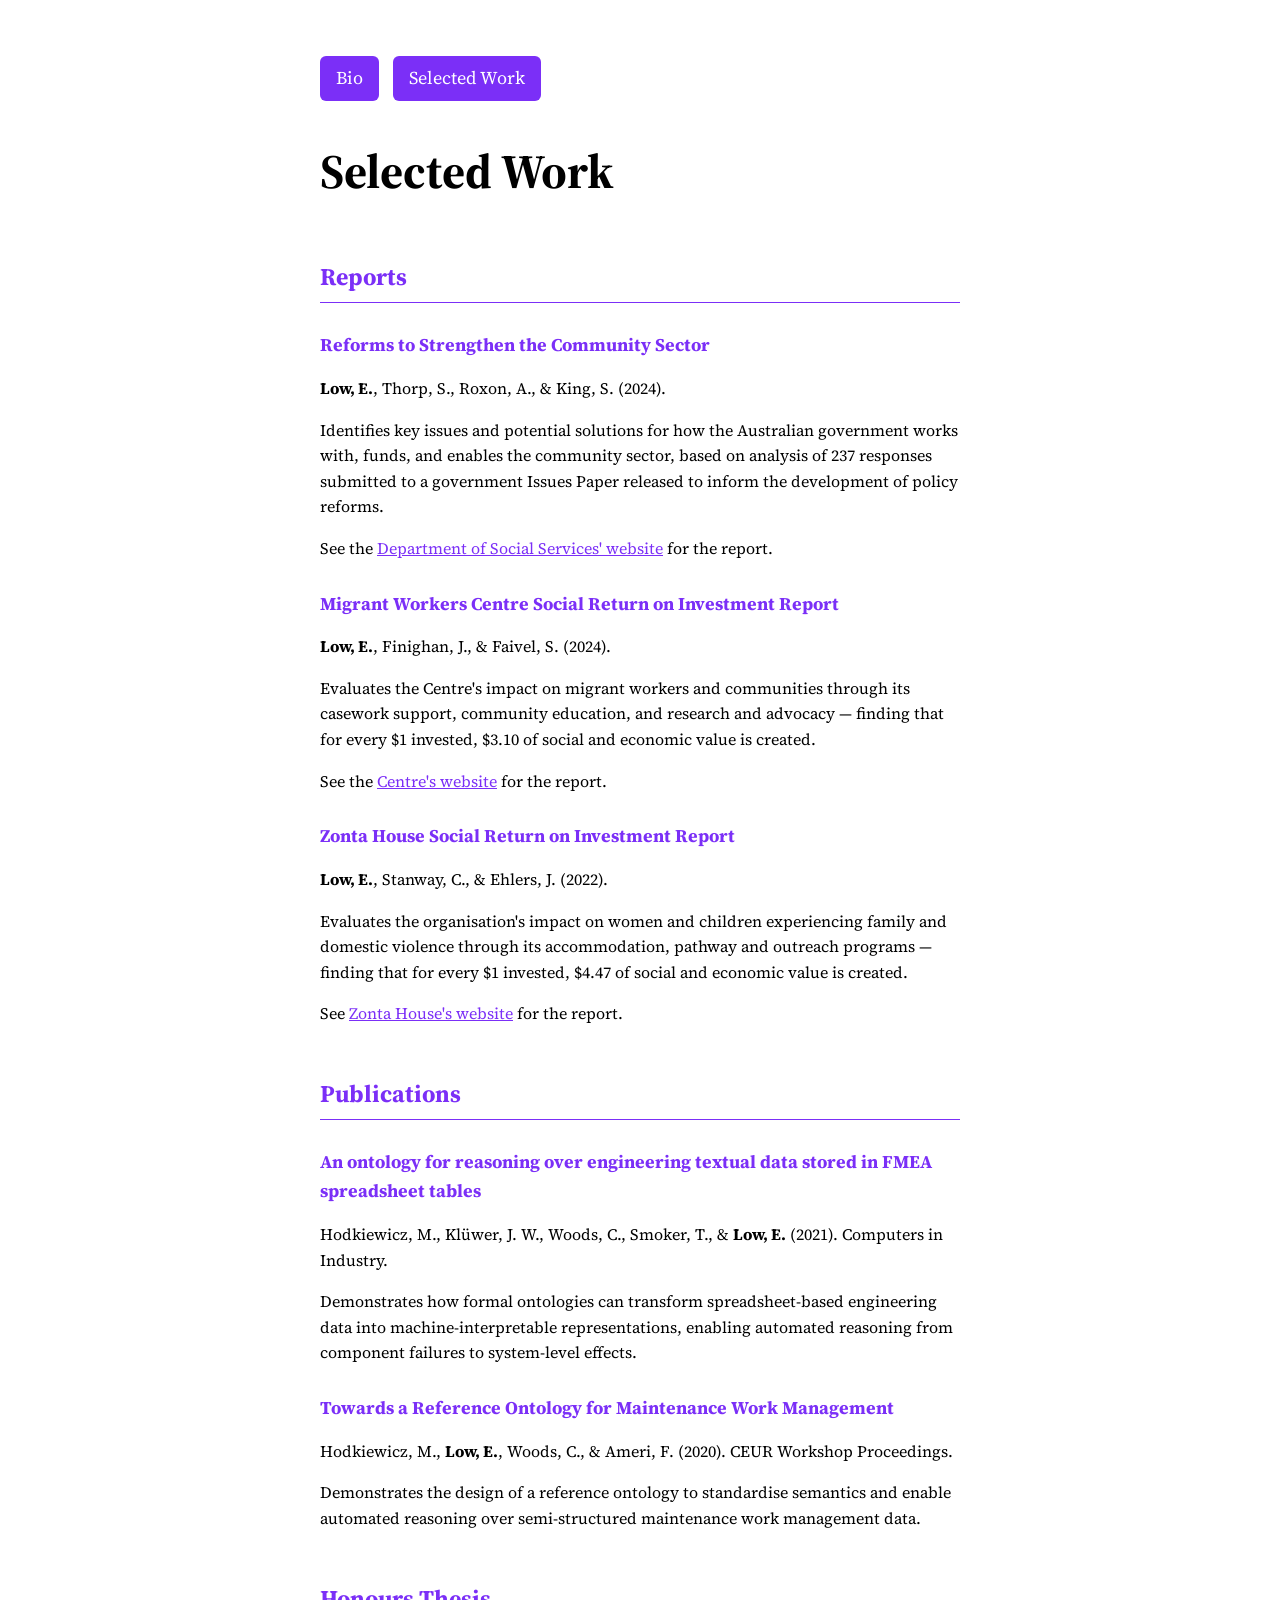
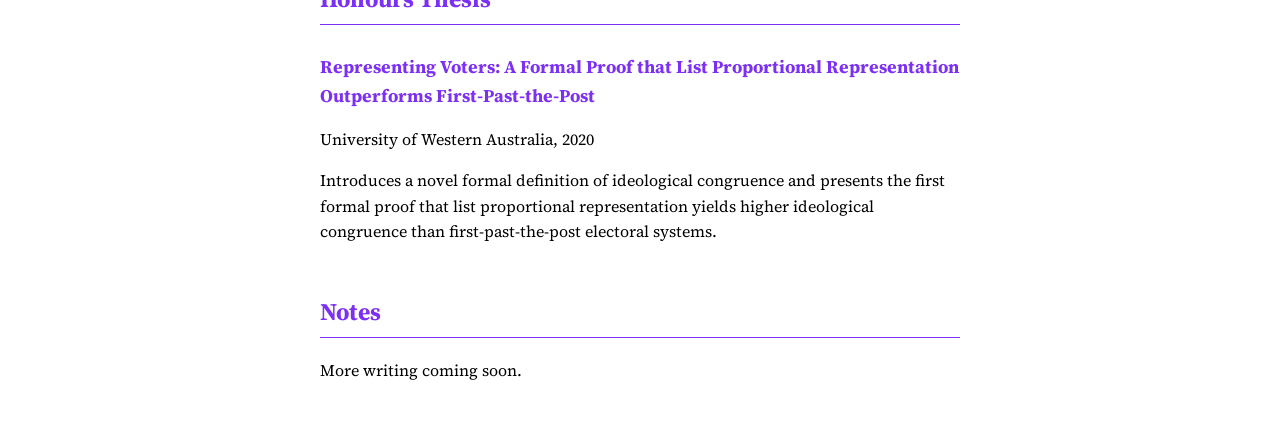
==== selectedwork.html @ 328b715d "Update selectedwork.html" ====
<!DOCTYPE html>
<html>
<head>
  <title>Selected Work — Emily Low</title>
  <link href="https://fonts.googleapis.com/css2?family=Source+Serif+4:wght@400;600&display=swap" rel="stylesheet">
  <link rel="stylesheet" href="style.css">
</head>
<body>
    <p>
  <a href="index.html" class="nav-box">Bio</a>
  <a href="selectedwork.html" class="nav-box">Selected Work</a>
</p>
  <h1>Selected Work</h1>

  <h2>Reports</h2>

  <h3>Reforms to Strengthen the Community Sector</h3>
  <p><strong>Low, E.</strong>, Thorp, S., Roxon, A., &amp; King, S. (2024).</p>
  <p>Identifies key issues and potential solutions for how the Australian government works with, funds, and enables the community sector, based on analysis of 237 responses submitted to a government Issues Paper released to inform the development of policy reforms.</p>
  <p>See the <a href="https://engage.dss.gov.au/wp-content/uploads/2024/05/summary-reportfinal23-april-2024.pdf" target="_blank" rel="noopener noreferrer">Department of Social Services' website</a> for the report.</p>

  <h3>Migrant Workers Centre Social Return on Investment Report</h3>
  <p><strong>Low, E.</strong>, Finighan, J., &amp; Faivel, S. (2024).</p>
  <p>Evaluates the Centre's impact on migrant workers and communities through its casework support, community education, and research and advocacy &mdash; finding that for every $1 invested, $3.10 of social and economic value is created.</p>
  <p>See the <a href="https://www.migrantworkers.org.au/sroi_report" target="_blank" rel="noopener noreferrer">Centre's website</a> for the report.</p>

  <h3>Zonta House Social Return on Investment Report</h3>
  <p><strong>Low, E.</strong>, Stanway, C., &amp; Ehlers, J. (2022).</p>
  <p>Evaluates the organisation's impact on women and children experiencing family and domestic violence through its accommodation, pathway and outreach programs &mdash; finding that for every $1 invested, $4.47 of social and economic value is created.</p>
  <p>See <a href="https://zontahouse.org.au/about/impact/" target="_blank" rel="noopener noreferrer">Zonta House's website</a> for the report.</p>

  <h2>Publications</h2>

  <h3>An ontology for reasoning over engineering textual data stored in FMEA spreadsheet tables</h3>
  <p>Hodkiewicz, M., Klüwer, J. W., Woods, C., Smoker, T., &amp; <strong>Low, E.</strong> (2021). Computers in Industry.</p>
  <p>Demonstrates how formal ontologies can transform spreadsheet-based engineering data into machine-interpretable representations, enabling automated reasoning from component failures to system-level effects.</p>

  <h3>Towards a Reference Ontology for Maintenance Work Management</h3>
  <p>Hodkiewicz, M., <strong>Low, E.</strong>, Woods, C., &amp; Ameri, F. (2020). CEUR Workshop Proceedings.</p>
  <p>Demonstrates the design of a reference ontology to standardise semantics and enable automated reasoning over semi-structured maintenance work management data.</p>

  <h2>Honours Thesis</h2>

  <h3 id="thesis">Representing Voters: A Formal Proof that List Proportional Representation Outperforms First-Past-the-Post</h3>
  <p>University of Western Australia, 2020</p>
  <p>Introduces a novel formal definition of ideological congruence and presents the first formal proof that list proportional representation yields higher ideological congruence than first-past-the-post electoral systems.</p>

  <h2>Notes</h2>
  <p>More writing coming soon.</p>

</body>
</html>
---- style.css ----
:root {
  --accent: #7B2FF7;
}

a {
  color: var(--accent);
}

a:hover {
  text-decoration: underline;
  opacity: 0.8;
}

body {
  max-width: 640px;
  margin: 0 auto;
  font-family: "Source Serif 4", serif;
  line-height: 1.6;
  padding: 40px 20px;
}

h2 {
  font-size: 24px;
  margin-top: 48px;
  border-bottom: 1px solid var(--accent);
  padding-bottom: 6px;
  color: var(--accent);
}

h3 {
  font-size: 18px;
  margin-top: 28px;
  margin-bottom: 4px;
  color: var(--accent);
}
.nav-box {
  display: inline-block;
  background-color: var(--accent);
  color: white;
  padding: 8px 16px;
  border-radius: 6px;
  text-decoration: none;
  font-size: 18px;
  margin-right: 10px;
}

h1 {
  font-size: 48px;
  font-weight: 700;
}
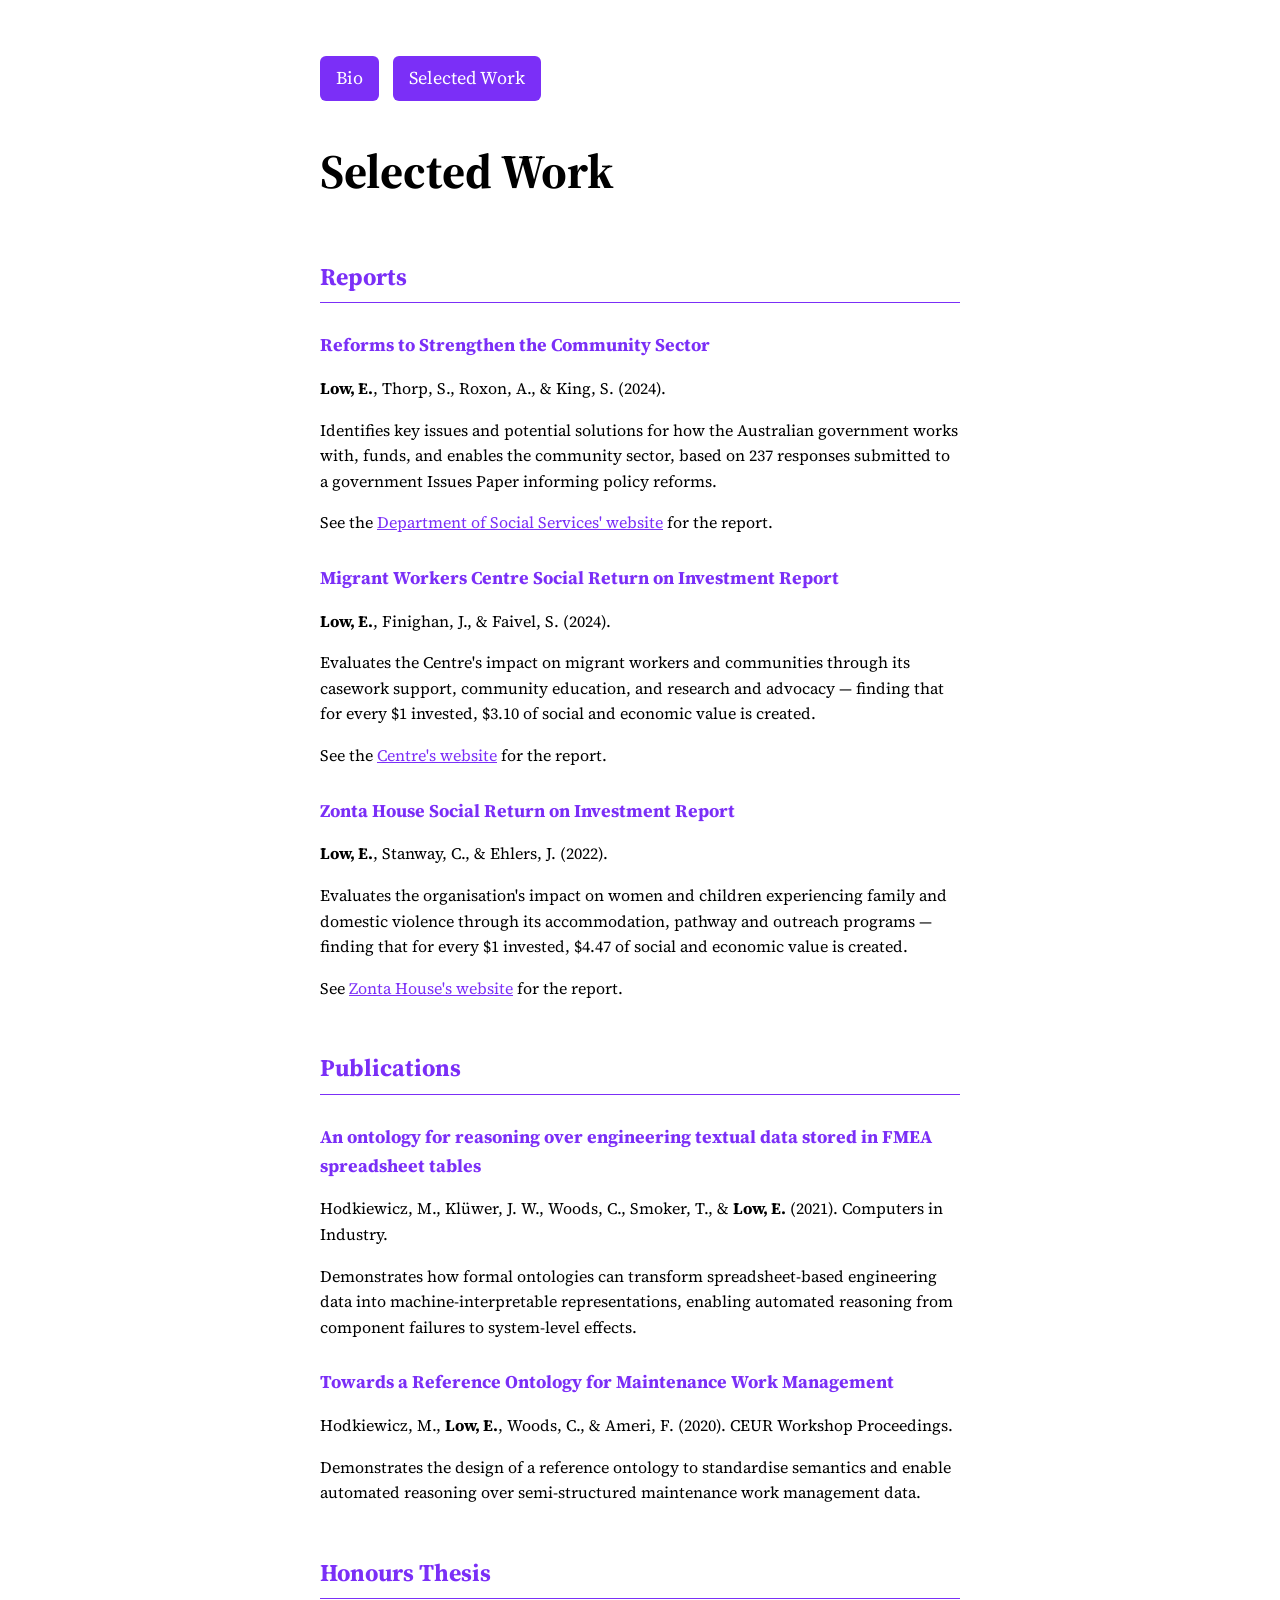
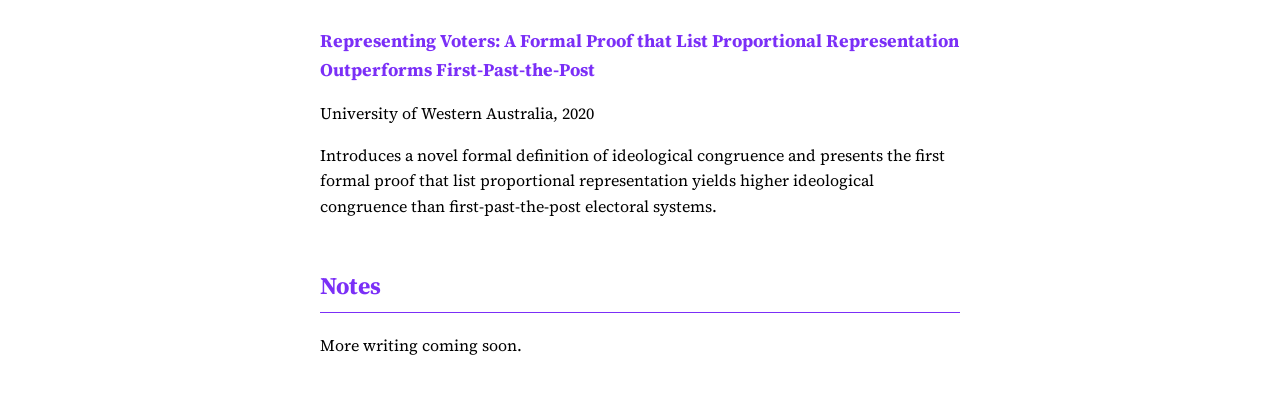
==== commit 77c87a5f: "Update selectedwork.html" ====
--- a/selectedwork.html
+++ b/selectedwork.html
@@ -16,7 +16,7 @@
 
   <h3>Reforms to Strengthen the Community Sector</h3>
   <p><strong>Low, E.</strong>, Thorp, S., Roxon, A., &amp; King, S. (2024).</p>
-  <p>Identifies key issues and potential solutions for how the Australian government works with, funds, and enables the community sector, based on analysis of 237 responses submitted to a government Issues Paper released to inform the development of policy reforms.</p>
+  <p>Identifies key issues and potential solutions for how the Australian government works with, funds, and enables the community sector, based on 237 responses submitted to a government Issues Paper informing policy reforms.</p>
   <p>See the <a href="https://engage.dss.gov.au/wp-content/uploads/2024/05/summary-reportfinal23-april-2024.pdf" target="_blank" rel="noopener noreferrer">Department of Social Services' website</a> for the report.</p>
 
   <h3>Migrant Workers Centre Social Return on Investment Report</h3>
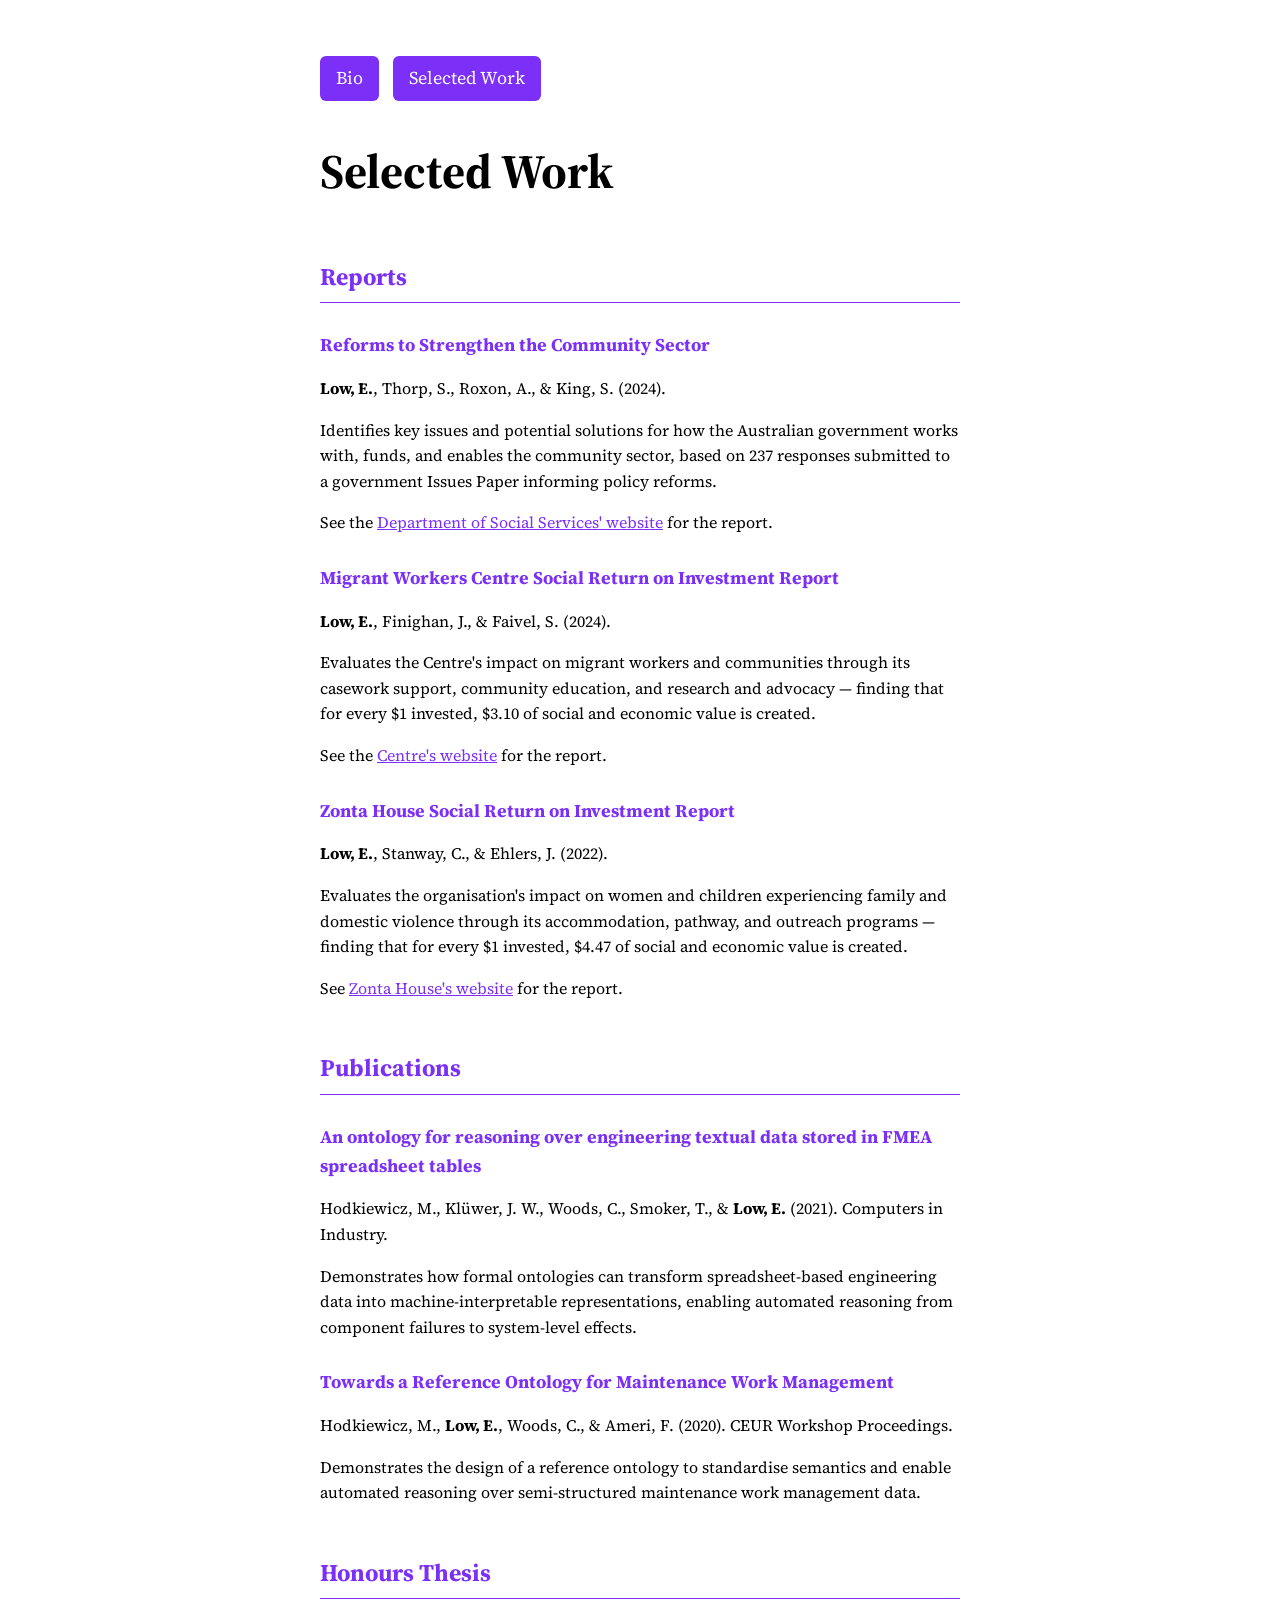
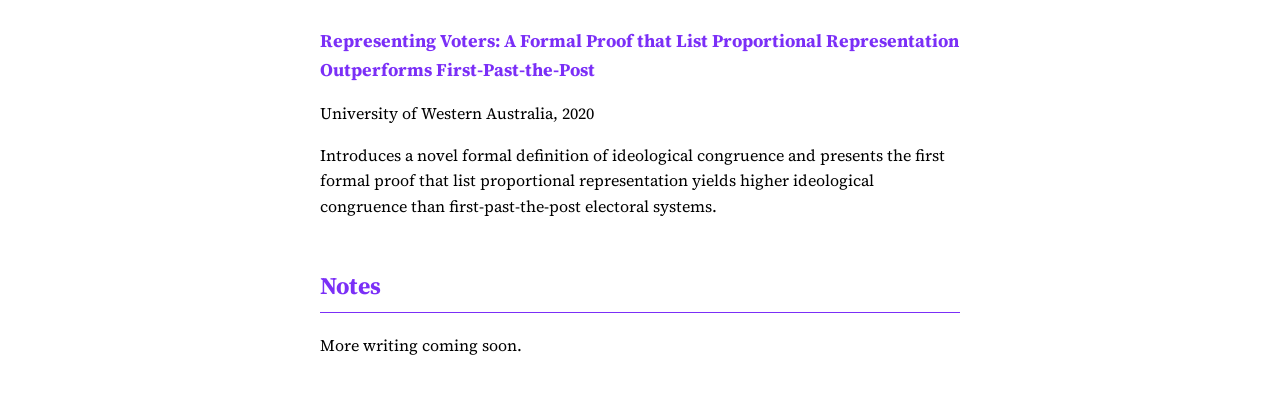
==== commit 12d11e09: "Update selectedwork.html" ====
--- a/selectedwork.html
+++ b/selectedwork.html
@@ -26,7 +26,7 @@
 
   <h3>Zonta House Social Return on Investment Report</h3>
   <p><strong>Low, E.</strong>, Stanway, C., &amp; Ehlers, J. (2022).</p>
-  <p>Evaluates the organisation's impact on women and children experiencing family and domestic violence through its accommodation, pathway and outreach programs &mdash; finding that for every $1 invested, $4.47 of social and economic value is created.</p>
+  <p>Evaluates the organisation's impact on women and children experiencing family and domestic violence through its accommodation, pathway, and outreach programs &mdash; finding that for every $1 invested, $4.47 of social and economic value is created.</p>
   <p>See <a href="https://zontahouse.org.au/about/impact/" target="_blank" rel="noopener noreferrer">Zonta House's website</a> for the report.</p>
 
   <h2>Publications</h2>
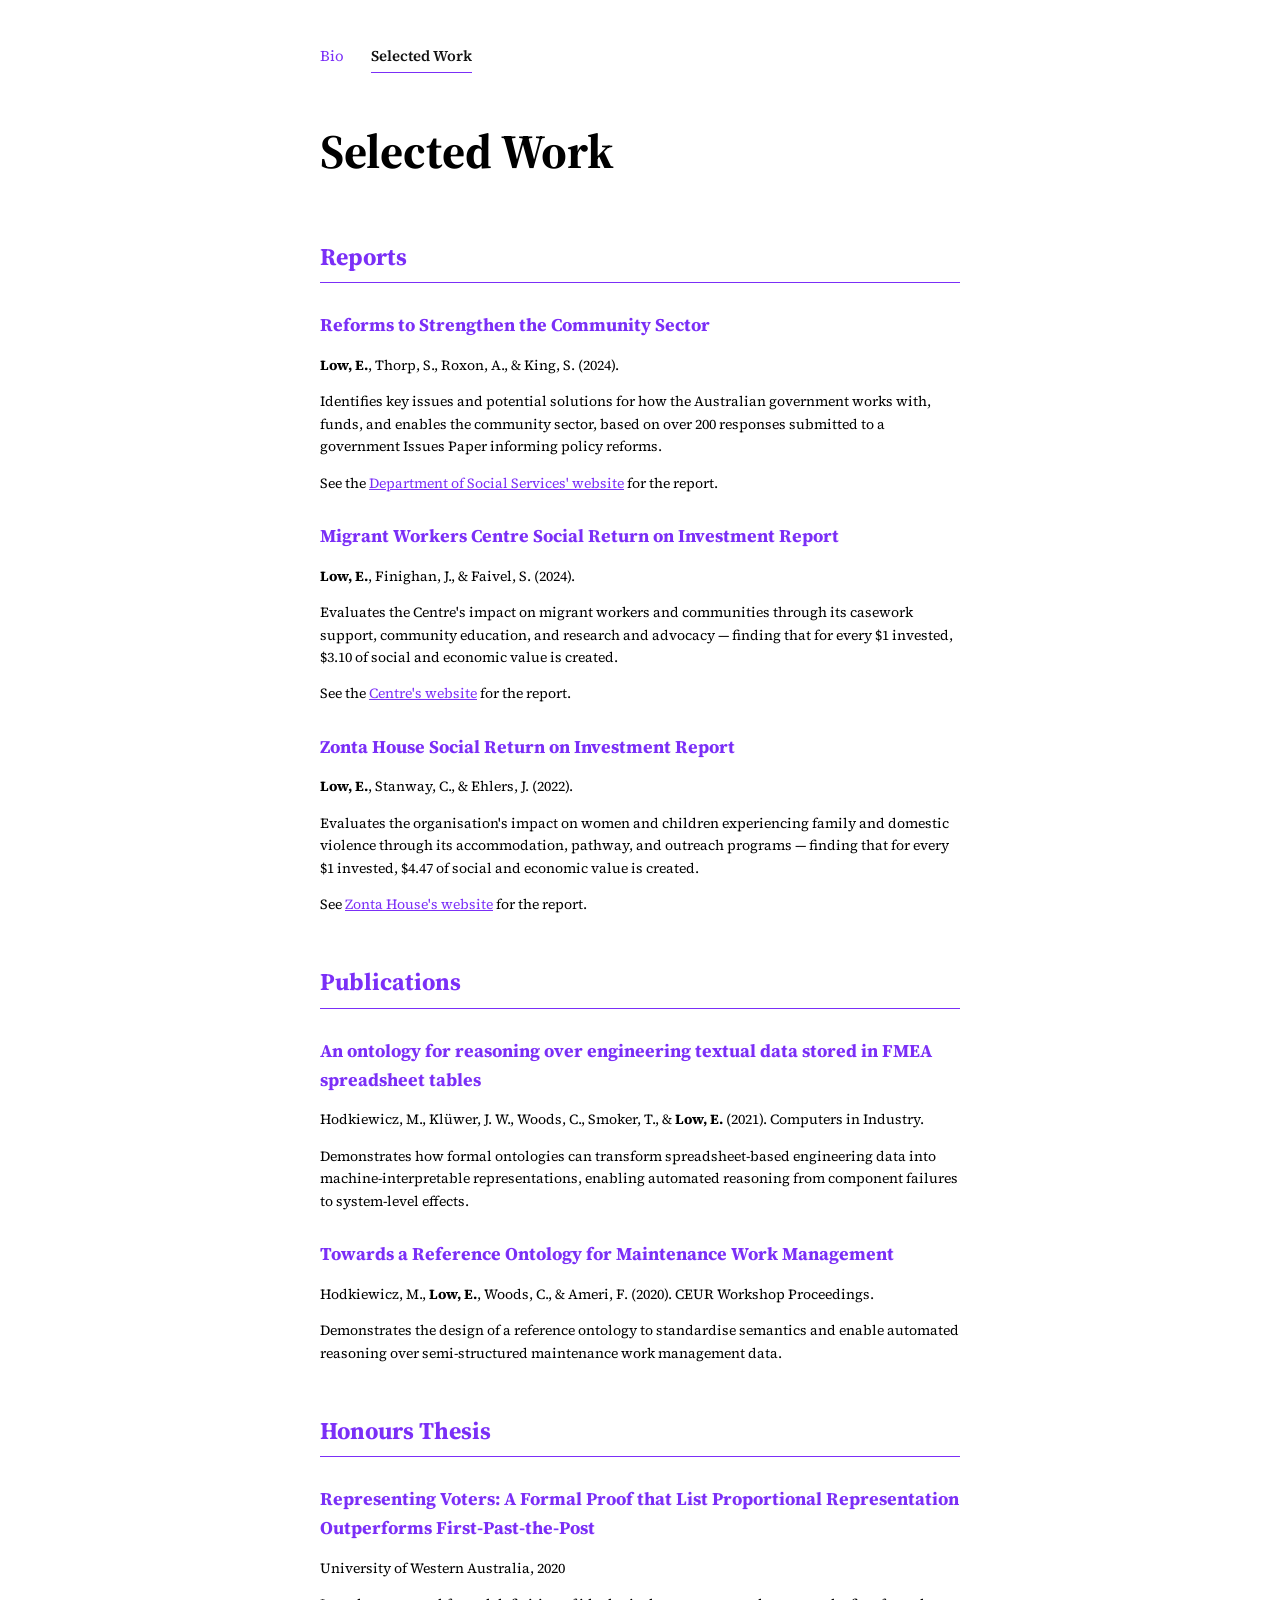
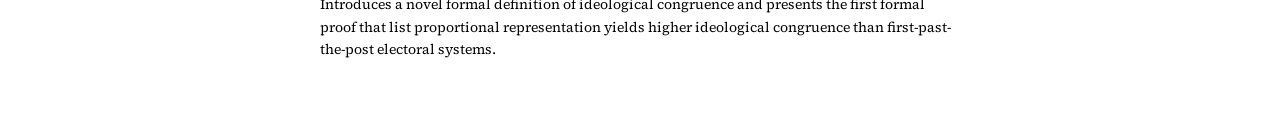
==== commit cea73515: "Initial commit" ====
--- a/selectedwork.html
+++ b/selectedwork.html
@@ -6,17 +6,17 @@
   <link rel="stylesheet" href="style.css">
 </head>
 <body>
-    <p>
+    <nav>
   <a href="index.html" class="nav-box">Bio</a>
-  <a href="selectedwork.html" class="nav-box">Selected Work</a>
-</p>
+  <a href="selectedwork.html" class="nav-box" aria-current="page">Selected Work</a>
+</nav>
   <h1>Selected Work</h1>
 
   <h2>Reports</h2>
 
   <h3>Reforms to Strengthen the Community Sector</h3>
   <p><strong>Low, E.</strong>, Thorp, S., Roxon, A., &amp; King, S. (2024).</p>
-  <p>Identifies key issues and potential solutions for how the Australian government works with, funds, and enables the community sector, based on 237 responses submitted to a government Issues Paper informing policy reforms.</p>
+  <p>Identifies key issues and potential solutions for how the Australian government works with, funds, and enables the community sector, based on over 200 responses submitted to a government Issues Paper informing policy reforms.</p>
   <p>See the <a href="https://engage.dss.gov.au/wp-content/uploads/2024/05/summary-reportfinal23-april-2024.pdf" target="_blank" rel="noopener noreferrer">Department of Social Services' website</a> for the report.</p>
 
   <h3>Migrant Workers Centre Social Return on Investment Report</h3>
@@ -45,8 +45,5 @@
   <p>University of Western Australia, 2020</p>
   <p>Introduces a novel formal definition of ideological congruence and presents the first formal proof that list proportional representation yields higher ideological congruence than first-past-the-post electoral systems.</p>
 
-  <h2>Notes</h2>
-  <p>More writing coming soon.</p>
-
 </body>
 </html>
--- a/style.css
+++ b/style.css
@@ -15,6 +15,7 @@
   max-width: 640px;
   margin: 0 auto;
   font-family: "Source Serif 4", serif;
+  font-size: 14px;
   line-height: 1.6;
   padding: 40px 20px;
 }
@@ -33,15 +34,30 @@
   margin-bottom: 4px;
   color: var(--accent);
 }
+nav {
+  margin-bottom: 40px;
+}
+
 .nav-box {
   display: inline-block;
-  background-color: var(--accent);
-  color: white;
-  padding: 8px 16px;
-  border-radius: 6px;
+  color: var(--accent);
+  font-size: 15px;
   text-decoration: none;
-  font-size: 18px;
-  margin-right: 10px;
+  padding: 4px 0;
+  margin-right: 24px;
+  border-bottom: 1.5px solid transparent;
+}
+
+.nav-box:hover {
+  border-bottom-color: var(--accent);
+  text-decoration: none;
+  opacity: 1;
+}
+
+.nav-box[aria-current="page"] {
+  color: #111;
+  font-weight: 600;
+  border-bottom-color: var(--accent);
 }
 
 h1 {
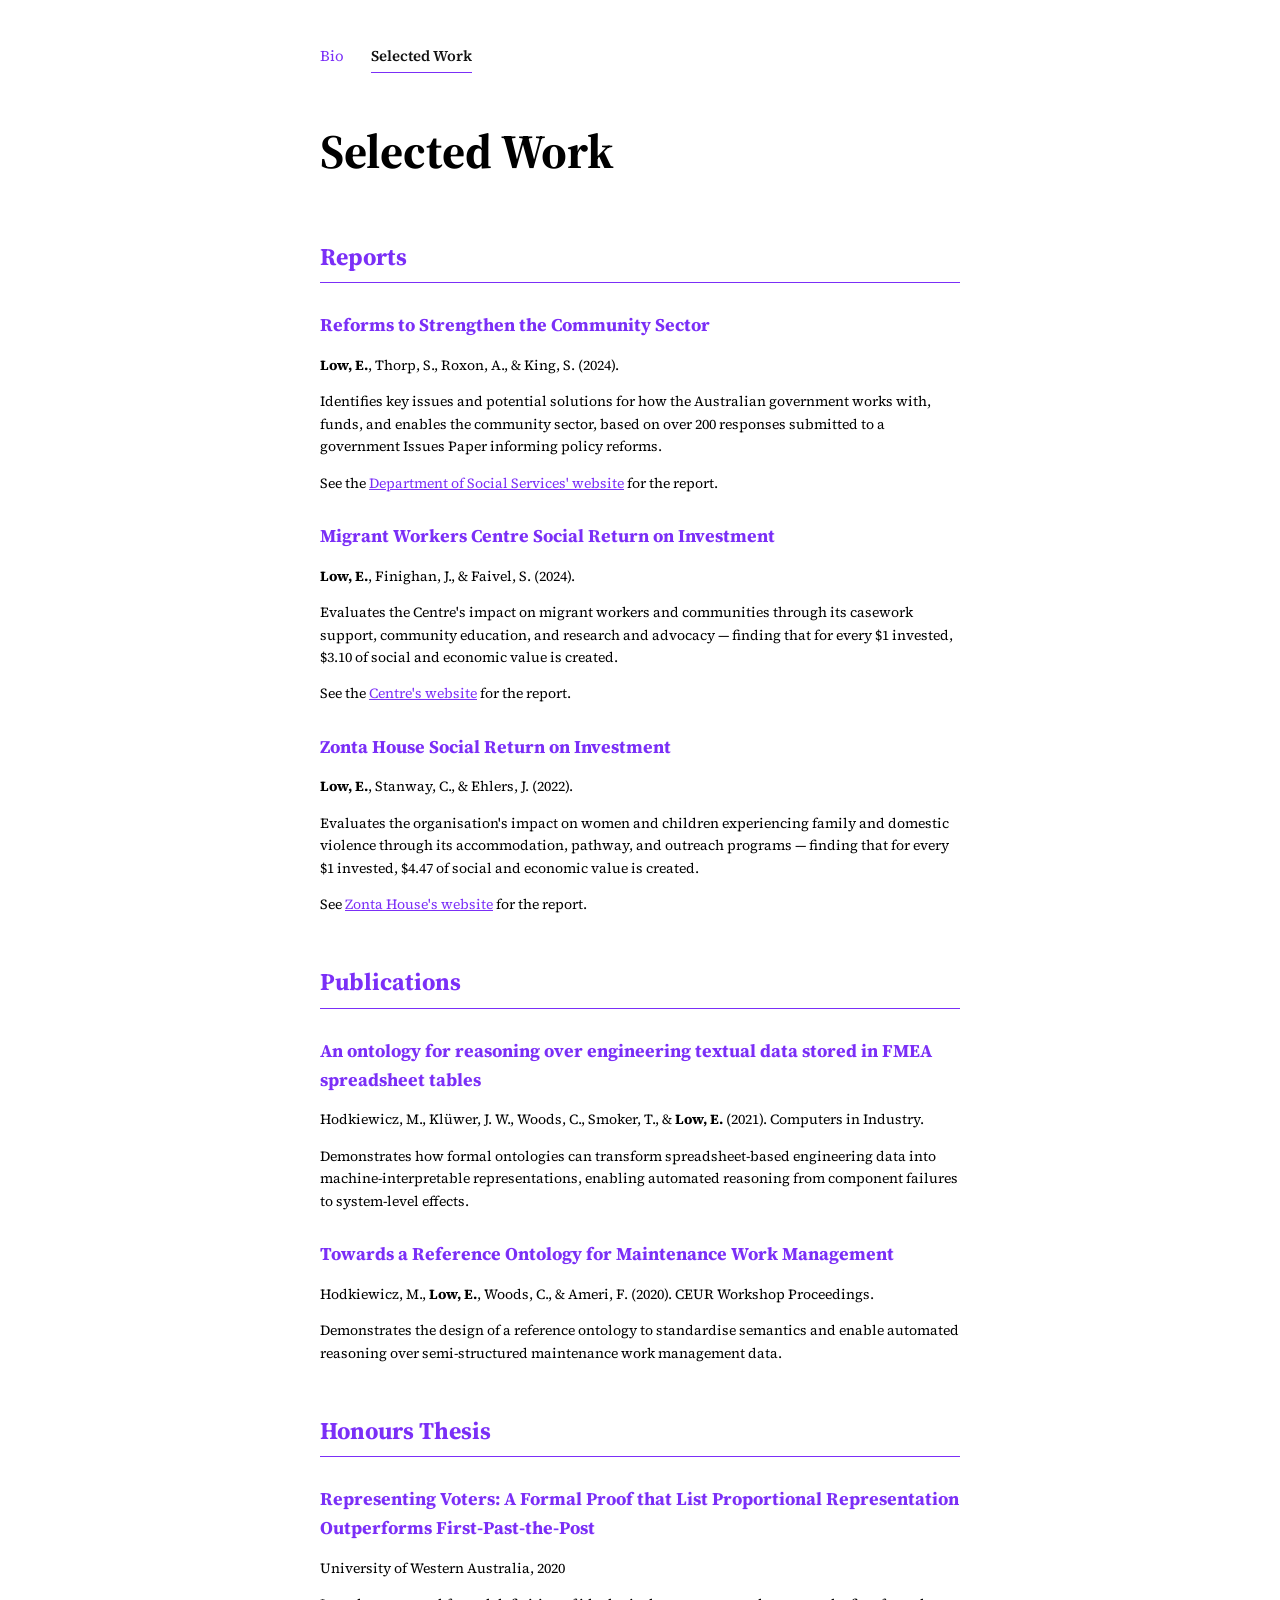
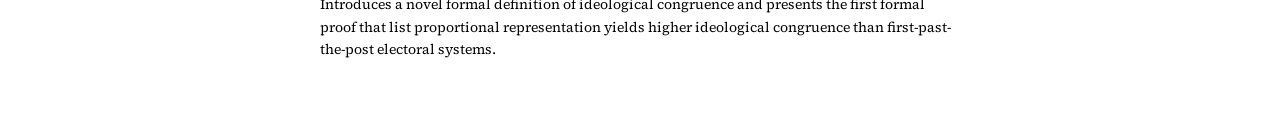
==== commit 768f7463: "Update selectedwork.html" ====
--- a/selectedwork.html
+++ b/selectedwork.html
@@ -19,12 +19,12 @@
   <p>Identifies key issues and potential solutions for how the Australian government works with, funds, and enables the community sector, based on over 200 responses submitted to a government Issues Paper informing policy reforms.</p>
   <p>See the <a href="https://engage.dss.gov.au/wp-content/uploads/2024/05/summary-reportfinal23-april-2024.pdf" target="_blank" rel="noopener noreferrer">Department of Social Services' website</a> for the report.</p>
 
-  <h3>Migrant Workers Centre Social Return on Investment Report</h3>
+  <h3>Migrant Workers Centre Social Return on Investment</h3>
   <p><strong>Low, E.</strong>, Finighan, J., &amp; Faivel, S. (2024).</p>
   <p>Evaluates the Centre's impact on migrant workers and communities through its casework support, community education, and research and advocacy &mdash; finding that for every $1 invested, $3.10 of social and economic value is created.</p>
   <p>See the <a href="https://www.migrantworkers.org.au/sroi_report" target="_blank" rel="noopener noreferrer">Centre's website</a> for the report.</p>
 
-  <h3>Zonta House Social Return on Investment Report</h3>
+  <h3>Zonta House Social Return on Investment</h3>
   <p><strong>Low, E.</strong>, Stanway, C., &amp; Ehlers, J. (2022).</p>
   <p>Evaluates the organisation's impact on women and children experiencing family and domestic violence through its accommodation, pathway, and outreach programs &mdash; finding that for every $1 invested, $4.47 of social and economic value is created.</p>
   <p>See <a href="https://zontahouse.org.au/about/impact/" target="_blank" rel="noopener noreferrer">Zonta House's website</a> for the report.</p>
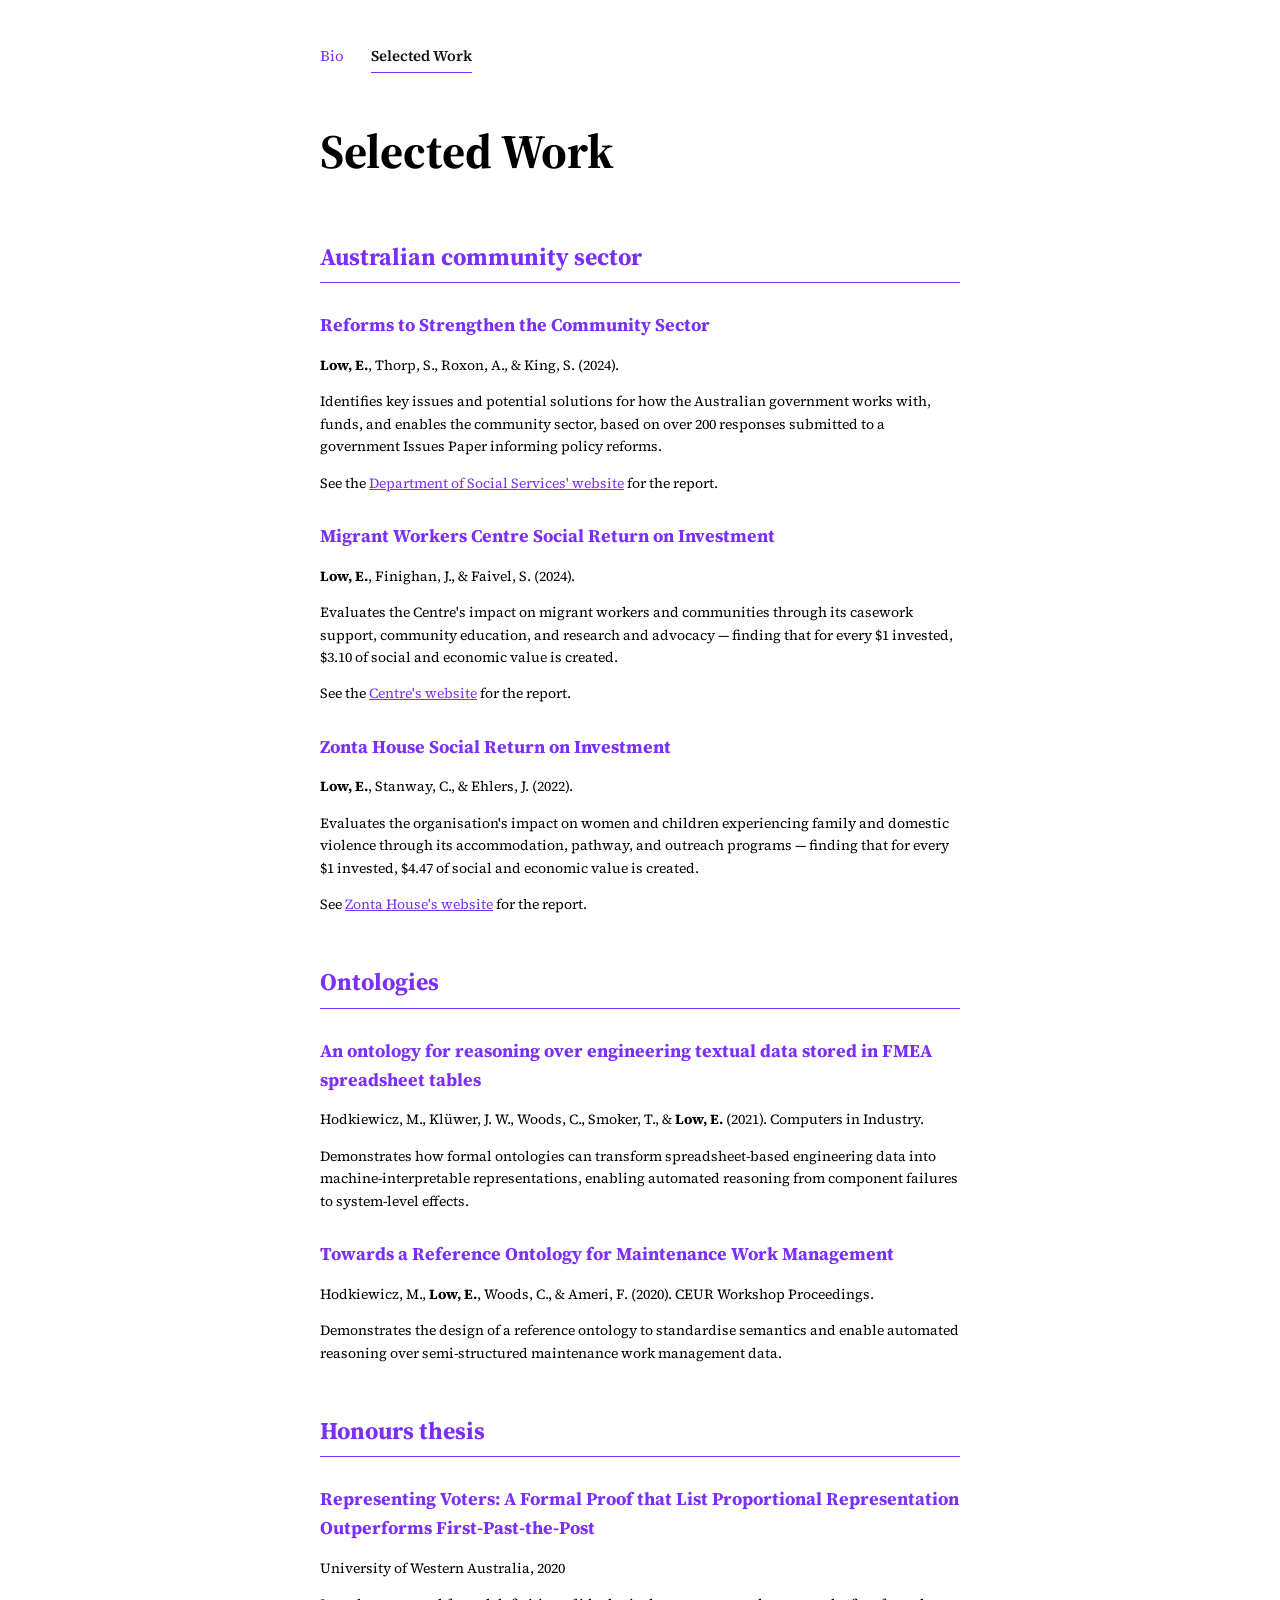
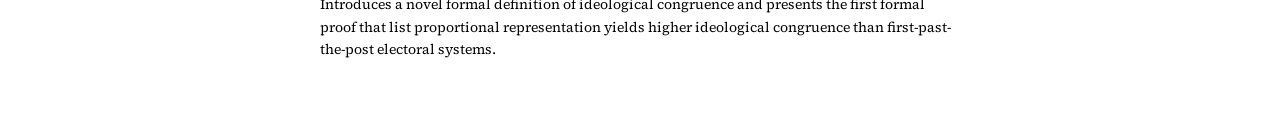
==== commit e66bcad5: "Update selectedwork.html" ====
--- a/selectedwork.html
+++ b/selectedwork.html
@@ -12,7 +12,7 @@
 </nav>
   <h1>Selected Work</h1>
 
-  <h2>Reports</h2>
+  <h2>Australian community sector</h2>
 
   <h3>Reforms to Strengthen the Community Sector</h3>
   <p><strong>Low, E.</strong>, Thorp, S., Roxon, A., &amp; King, S. (2024).</p>
@@ -29,7 +29,7 @@
   <p>Evaluates the organisation's impact on women and children experiencing family and domestic violence through its accommodation, pathway, and outreach programs &mdash; finding that for every $1 invested, $4.47 of social and economic value is created.</p>
   <p>See <a href="https://zontahouse.org.au/about/impact/" target="_blank" rel="noopener noreferrer">Zonta House's website</a> for the report.</p>
 
-  <h2>Publications</h2>
+  <h2>Ontologies</h2>
 
   <h3>An ontology for reasoning over engineering textual data stored in FMEA spreadsheet tables</h3>
   <p>Hodkiewicz, M., Klüwer, J. W., Woods, C., Smoker, T., &amp; <strong>Low, E.</strong> (2021). Computers in Industry.</p>
@@ -39,7 +39,7 @@
   <p>Hodkiewicz, M., <strong>Low, E.</strong>, Woods, C., &amp; Ameri, F. (2020). CEUR Workshop Proceedings.</p>
   <p>Demonstrates the design of a reference ontology to standardise semantics and enable automated reasoning over semi-structured maintenance work management data.</p>
 
-  <h2>Honours Thesis</h2>
+  <h2>Honours thesis</h2>
 
   <h3 id="thesis">Representing Voters: A Formal Proof that List Proportional Representation Outperforms First-Past-the-Post</h3>
   <p>University of Western Australia, 2020</p>
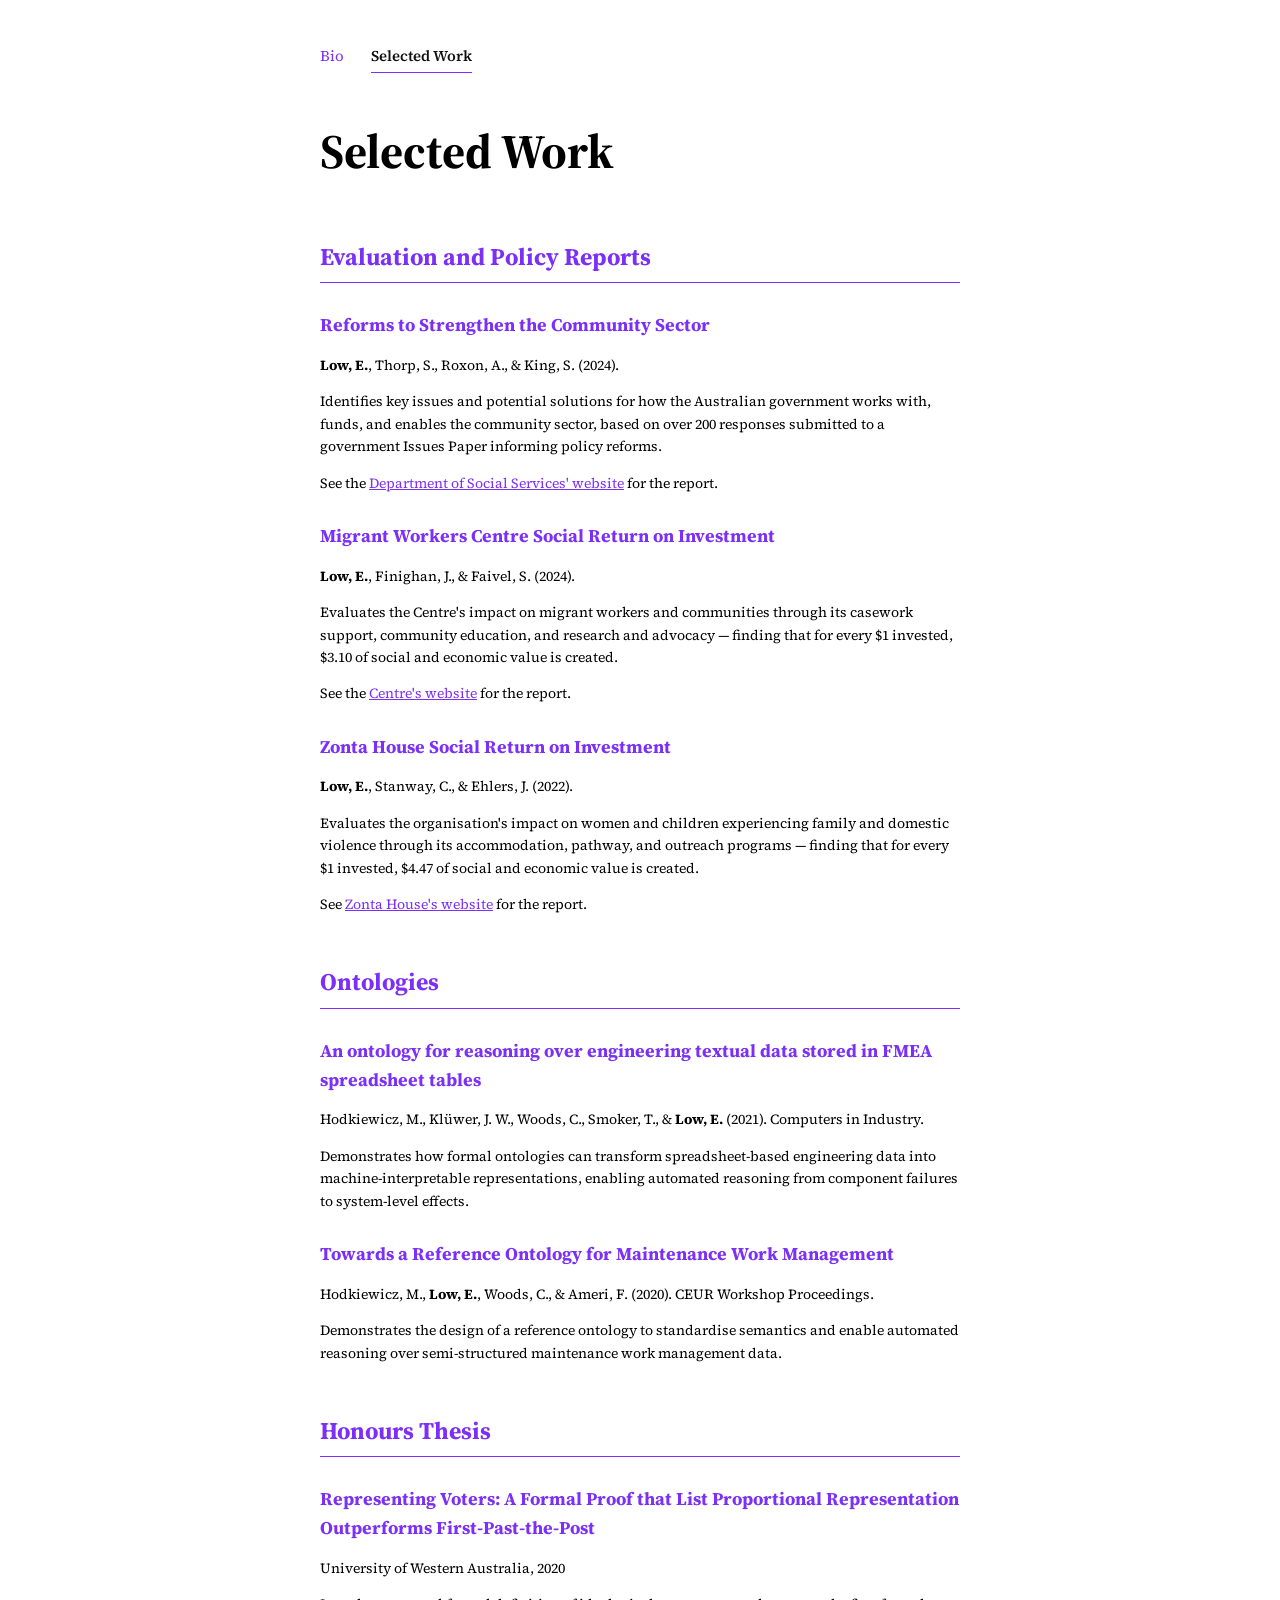
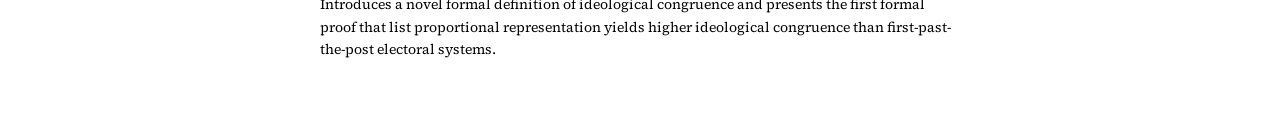
==== commit beb39cf4: "Update selectedwork.html" ====
--- a/selectedwork.html
+++ b/selectedwork.html
@@ -12,7 +12,7 @@
 </nav>
   <h1>Selected Work</h1>
 
-  <h2>Australian community sector</h2>
+  <h2>Evaluation and Policy Reports</h2>
 
   <h3>Reforms to Strengthen the Community Sector</h3>
   <p><strong>Low, E.</strong>, Thorp, S., Roxon, A., &amp; King, S. (2024).</p>
@@ -39,7 +39,7 @@
   <p>Hodkiewicz, M., <strong>Low, E.</strong>, Woods, C., &amp; Ameri, F. (2020). CEUR Workshop Proceedings.</p>
   <p>Demonstrates the design of a reference ontology to standardise semantics and enable automated reasoning over semi-structured maintenance work management data.</p>
 
-  <h2>Honours thesis</h2>
+  <h2>Honours Thesis</h2>
 
   <h3 id="thesis">Representing Voters: A Formal Proof that List Proportional Representation Outperforms First-Past-the-Post</h3>
   <p>University of Western Australia, 2020</p>
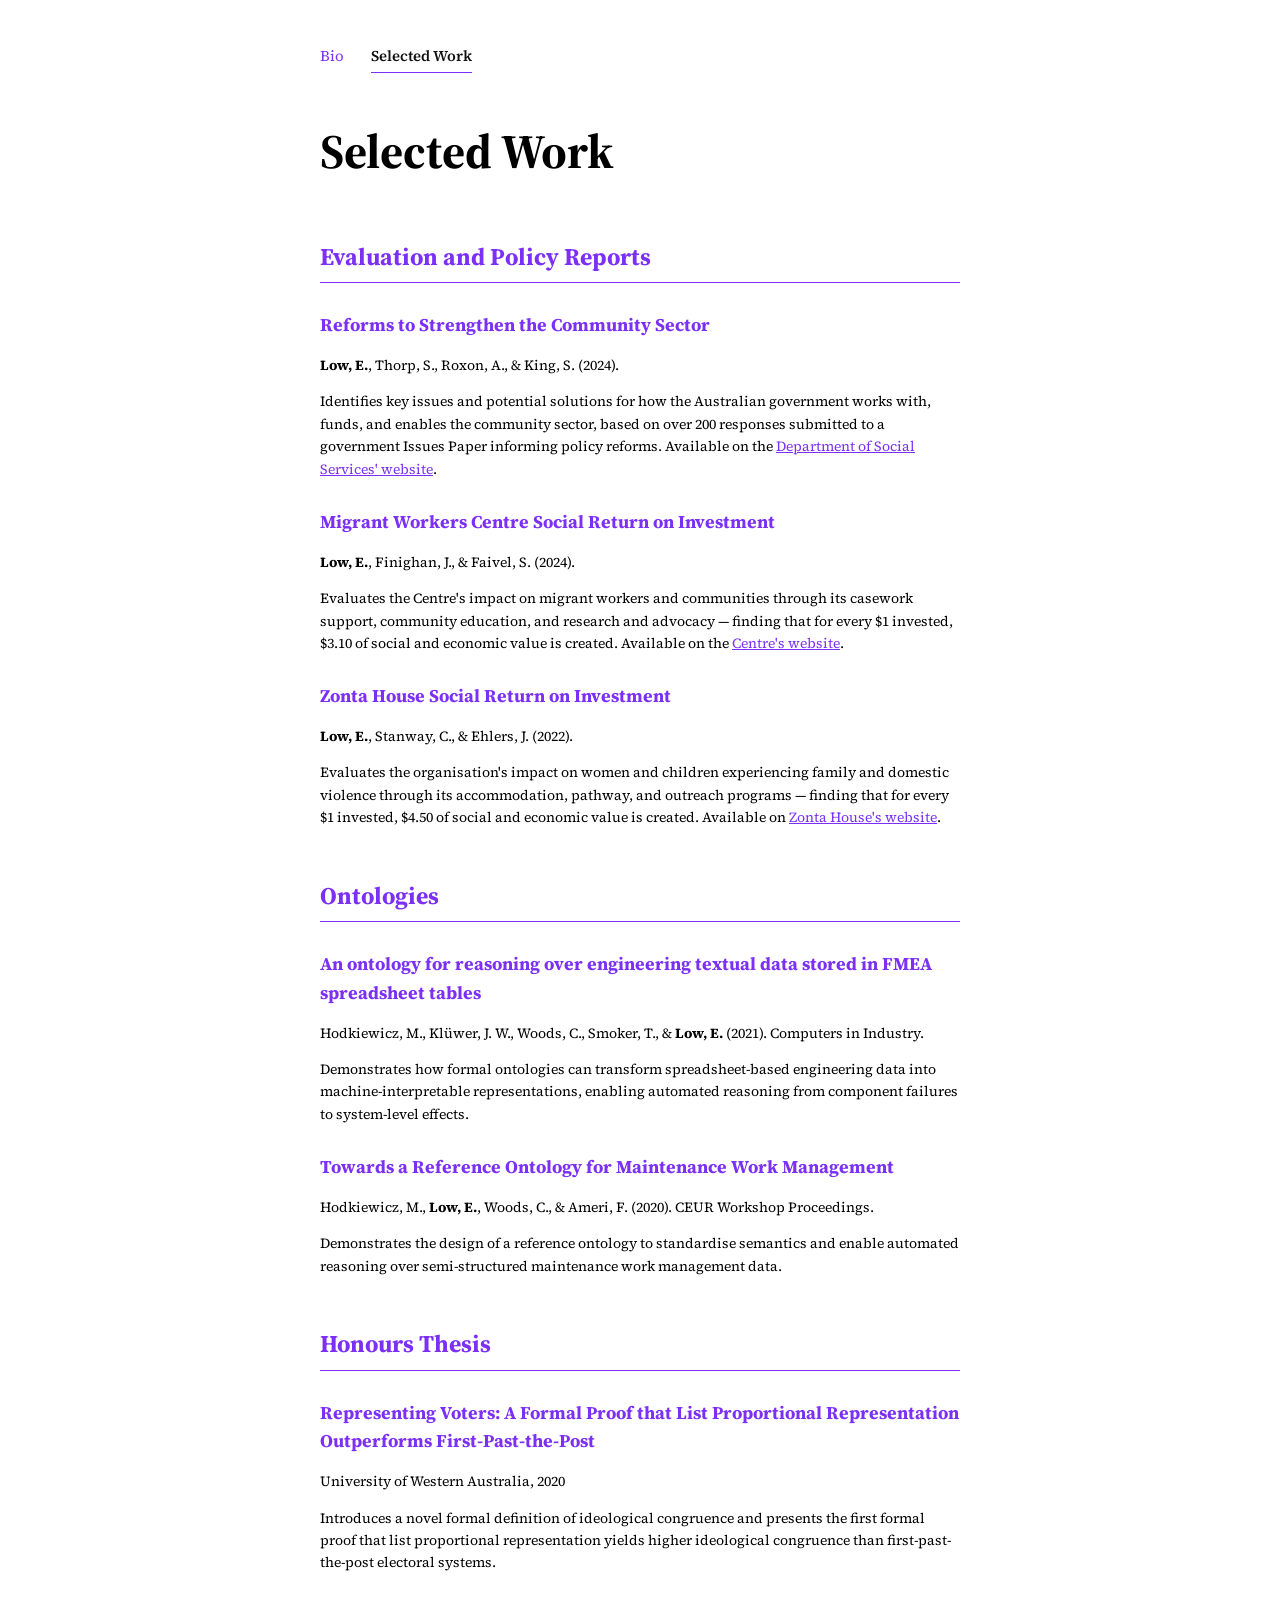
==== commit 28410525: "Update selectedwork.html" ====
--- a/selectedwork.html
+++ b/selectedwork.html
@@ -16,18 +16,15 @@
 
   <h3>Reforms to Strengthen the Community Sector</h3>
   <p><strong>Low, E.</strong>, Thorp, S., Roxon, A., &amp; King, S. (2024).</p>
-  <p>Identifies key issues and potential solutions for how the Australian government works with, funds, and enables the community sector, based on over 200 responses submitted to a government Issues Paper informing policy reforms.</p>
-  <p>See the <a href="https://engage.dss.gov.au/wp-content/uploads/2024/05/summary-reportfinal23-april-2024.pdf" target="_blank" rel="noopener noreferrer">Department of Social Services' website</a> for the report.</p>
+  <p>Identifies key issues and potential solutions for how the Australian government works with, funds, and enables the community sector, based on over 200 responses submitted to a government Issues Paper informing policy reforms. Available on the <a href="https://engage.dss.gov.au/wp-content/uploads/2024/05/summary-reportfinal23-april-2024.pdf" target="_blank" rel="noopener noreferrer">Department of Social Services' website</a>.</p>
 
   <h3>Migrant Workers Centre Social Return on Investment</h3>
   <p><strong>Low, E.</strong>, Finighan, J., &amp; Faivel, S. (2024).</p>
-  <p>Evaluates the Centre's impact on migrant workers and communities through its casework support, community education, and research and advocacy &mdash; finding that for every $1 invested, $3.10 of social and economic value is created.</p>
-  <p>See the <a href="https://www.migrantworkers.org.au/sroi_report" target="_blank" rel="noopener noreferrer">Centre's website</a> for the report.</p>
+  <p>Evaluates the Centre's impact on migrant workers and communities through its casework support, community education, and research and advocacy &mdash; finding that for every $1 invested, $3.10 of social and economic value is created. Available on the <a href="https://www.migrantworkers.org.au/sroi_report" target="_blank" rel="noopener noreferrer">Centre's website</a>.</p>
 
   <h3>Zonta House Social Return on Investment</h3>
   <p><strong>Low, E.</strong>, Stanway, C., &amp; Ehlers, J. (2022).</p>
-  <p>Evaluates the organisation's impact on women and children experiencing family and domestic violence through its accommodation, pathway, and outreach programs &mdash; finding that for every $1 invested, $4.47 of social and economic value is created.</p>
-  <p>See <a href="https://zontahouse.org.au/about/impact/" target="_blank" rel="noopener noreferrer">Zonta House's website</a> for the report.</p>
+  <p>Evaluates the organisation's impact on women and children experiencing family and domestic violence through its accommodation, pathway, and outreach programs &mdash; finding that for every $1 invested, $4.50 of social and economic value is created. Available on <a href="https://zontahouse.org.au/about/impact/" target="_blank" rel="noopener noreferrer">Zonta House's website</a>.</p>
 
   <h2>Ontologies</h2>
 
